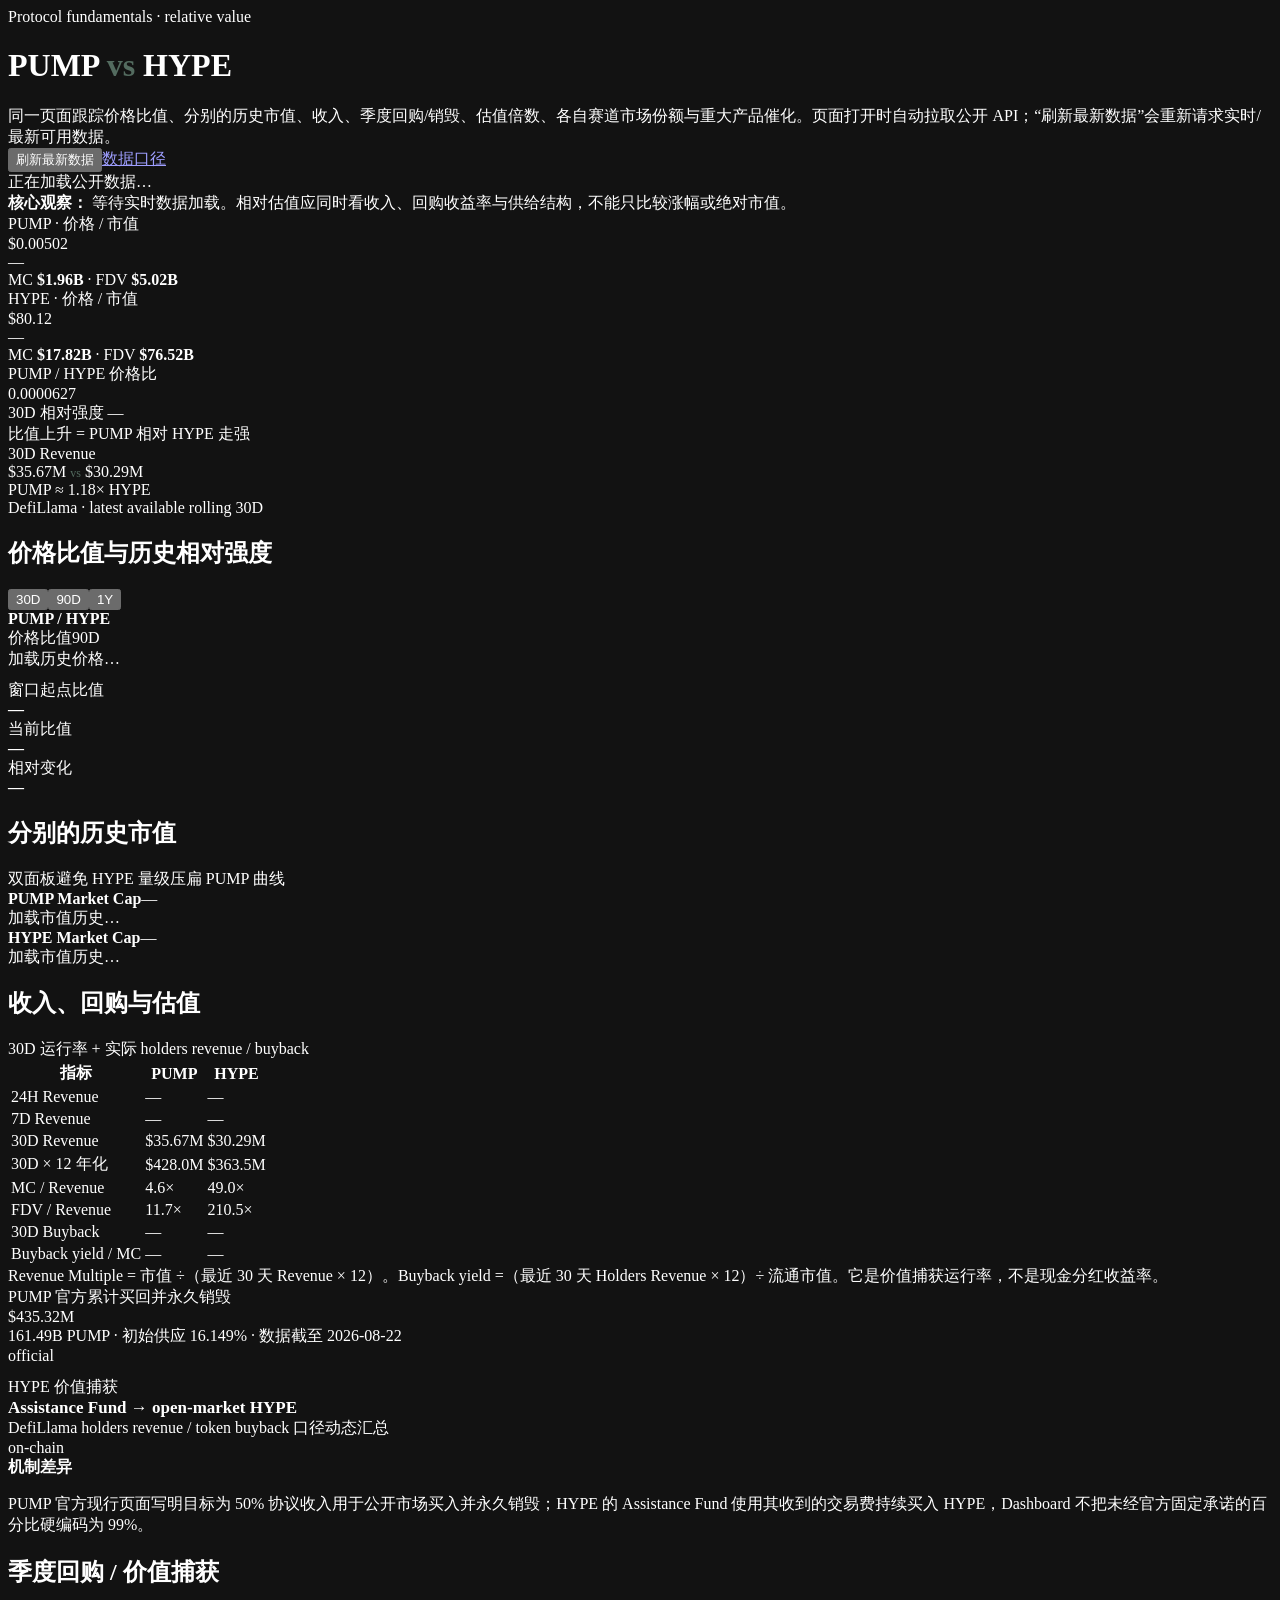
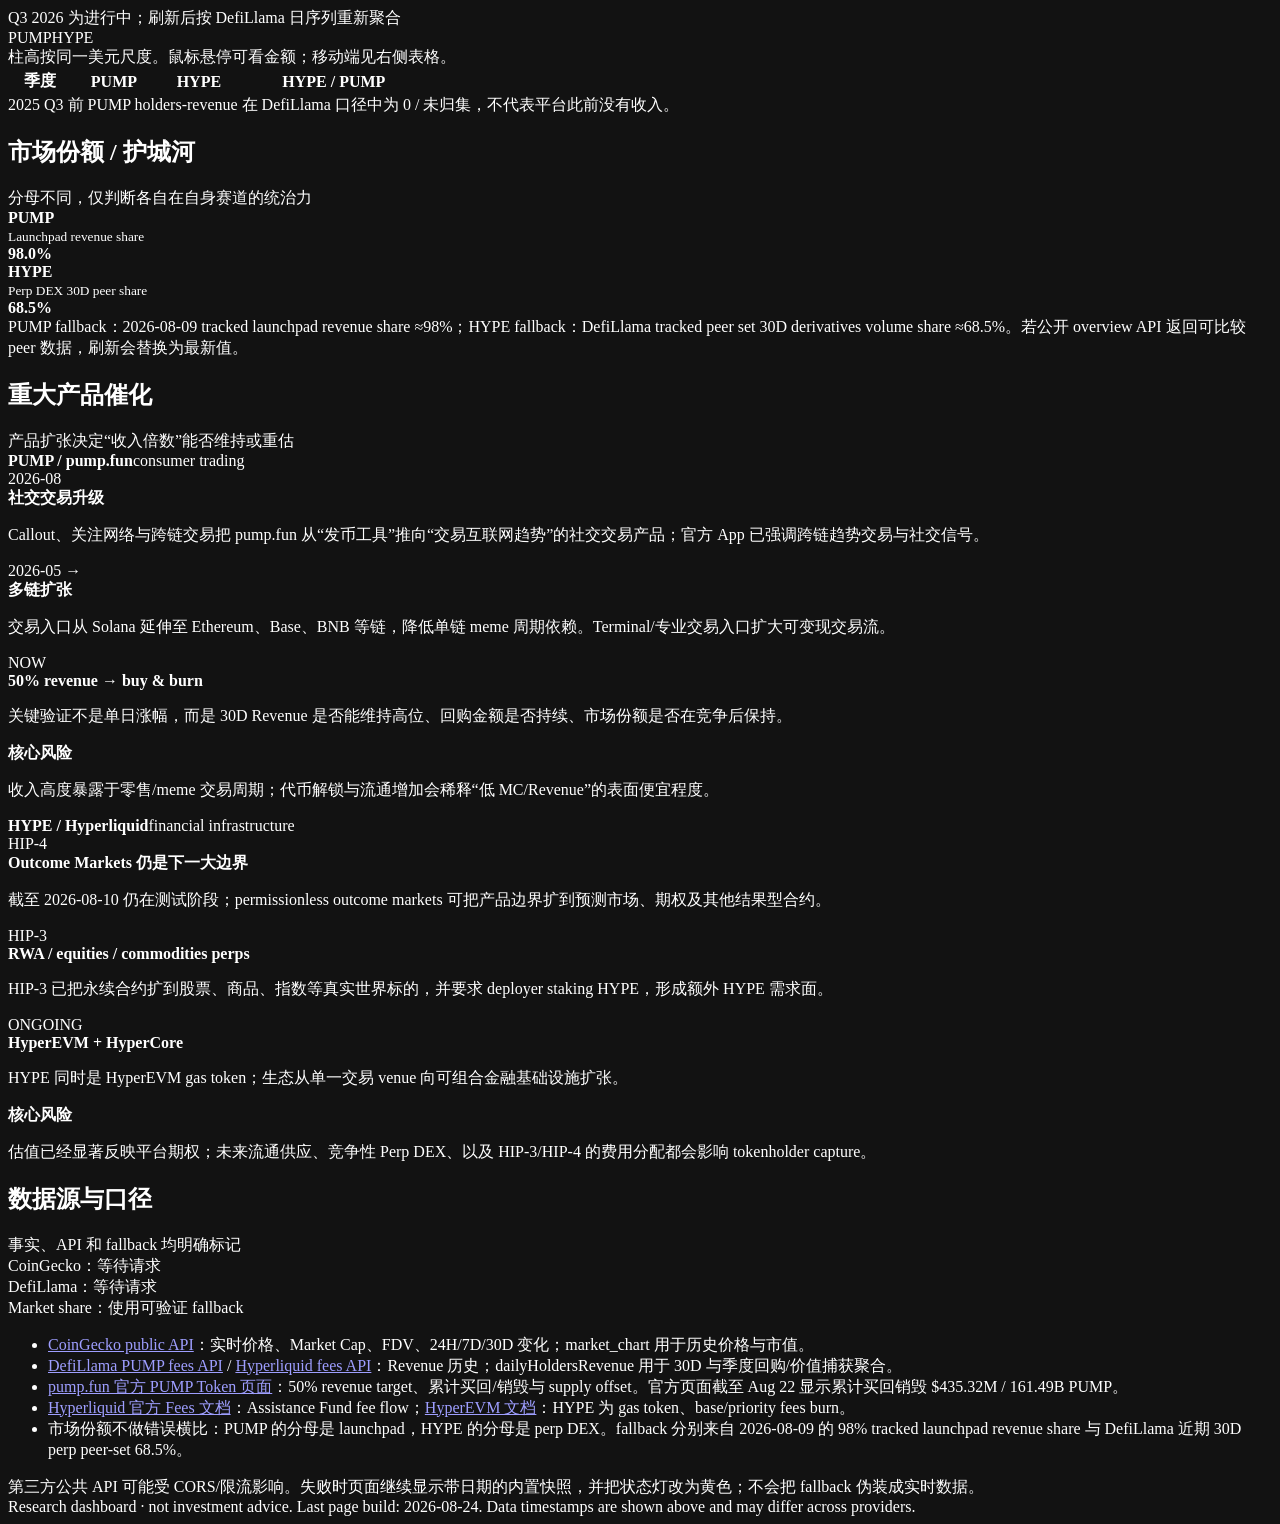
==== pump-vs-hype/index.html @ 42545d3b "Add PUMP vs HYPE dashboard" ====
<!doctype html>
<html lang="zh-CN">
<head>
<meta charset="utf-8">
<meta name="viewport" content="width=device-width,initial-scale=1">
<meta name="color-scheme" content="dark">
<meta name="description" content="PUMP vs HYPE relative-value dashboard: price ratio, market cap, revenue, buybacks, valuation, market share and catalysts.">
<title>PUMP vs HYPE — Relative Value Dashboard</title>
<link rel="stylesheet" href="style.css">
</head>
<body>
<div class="wrap" id="app">
<header class="top">
  <div>
    <div class="eyebrow">Protocol fundamentals · relative value</div>
    <h1><span class="pump">PUMP</span> <span style="color:#536b5f">vs</span> <span class="hype">HYPE</span></h1>
    <div class="sub">同一页面跟踪价格比值、分别的历史市值、收入、季度回购/销毁、估值倍数、各自赛道市场份额与重大产品催化。页面打开时自动拉取公开 API；“刷新最新数据”会重新请求实时/最新可用数据。</div>
  </div>
  <div>
    <div class="actions"><button class="btn" id="refreshBtn">刷新最新数据</button><a class="btn" href="#method">数据口径</a></div>
    <div class="status" id="status"><span class="live snapshot"></span>正在加载公开数据…</div>
  </div>
</header>

<div class="hero" id="hero"><strong>核心观察：</strong> 等待实时数据加载。相对估值应同时看收入、回购收益率与供给结构，不能只比较涨幅或绝对市值。</div>

<div class="grid g4">
  <div class="card"><div class="klabel">PUMP · 价格 / 市值</div><div class="metric pump" id="pPrice">$0.00502</div><div class="delta" id="pChg">—</div><div class="small">MC <b id="pMC">$1.96B</b> · FDV <b id="pFDV">$5.02B</b></div></div>
  <div class="card"><div class="klabel">HYPE · 价格 / 市值</div><div class="metric hype" id="hPrice">$80.12</div><div class="delta" id="hChg">—</div><div class="small">MC <b id="hMC">$17.82B</b> · FDV <b id="hFDV">$76.52B</b></div></div>
  <div class="card"><div class="klabel">PUMP / HYPE 价格比</div><div class="ratio-main" id="ratioNow">0.0000627</div><div class="delta" id="ratio30">30D 相对强度 —</div><div class="small">比值上升 = PUMP 相对 HYPE 走强</div></div>
  <div class="card"><div class="klabel">30D Revenue</div><div class="metric"><span class="pump" id="pRev30">$35.67M</span> <span style="font-size:12px;color:#536b5f">vs</span> <span class="hype" id="hRev30">$30.29M</span></div><div class="delta" id="revLead">PUMP ≈ 1.18× HYPE</div><div class="small">DefiLlama · latest available rolling 30D</div></div>
</div>

<section class="section">
  <div class="section-head"><h2>价格比值与历史相对强度</h2><div class="tabs" id="periodTabs"><button class="tab" data-days="30">30D</button><button class="tab active" data-days="90">90D</button><button class="tab" data-days="365">1Y</button></div></div>
  <div class="card chart-card">
    <div class="chart-title"><b>PUMP / HYPE</b><div class="legend"><span><i class="dot" style="background:var(--pump)"></i>价格比值</span><span id="ratioRange">90D</span></div></div>
    <div class="chartbox" id="ratioChart"><div class="chart-empty">加载历史价格…</div></div>
    <div class="grid g3" style="margin-top:10px">
      <div><div class="klabel">窗口起点比值</div><b id="ratioStart">—</b></div>
      <div><div class="klabel">当前比值</div><b id="ratioEnd">—</b></div>
      <div><div class="klabel">相对变化</div><b id="ratioMove">—</b></div>
    </div>
  </div>
</section>

<section class="section">
  <div class="section-head"><h2>分别的历史市值</h2><span>双面板避免 HYPE 量级压扁 PUMP 曲线</span></div>
  <div class="grid g2">
    <div class="card chart-card"><div class="chart-title"><b class="pump">PUMP Market Cap</b><span class="small" id="pMCLatest">—</span></div><div class="chartbox" id="pMCChart"><div class="chart-empty">加载市值历史…</div></div></div>
    <div class="card chart-card"><div class="chart-title"><b class="hype">HYPE Market Cap</b><span class="small" id="hMCLatest">—</span></div><div class="chartbox" id="hMCChart"><div class="chart-empty">加载市值历史…</div></div></div>
  </div>
</section>

<section class="section">
  <div class="section-head"><h2>收入、回购与估值</h2><span>30D 运行率 + 实际 holders revenue / buyback</span></div>
  <div class="grid g2">
    <div class="card table-wrap">
      <table class="table">
        <thead><tr><th>指标</th><th class="pump">PUMP</th><th class="hype">HYPE</th></tr></thead>
        <tbody>
          <tr><td>24H Revenue</td><td id="pRev24">—</td><td id="hRev24">—</td></tr>
          <tr><td>7D Revenue</td><td id="pRev7">—</td><td id="hRev7">—</td></tr>
          <tr><td>30D Revenue</td><td class="strong" id="pRev30b">$35.67M</td><td class="strong" id="hRev30b">$30.29M</td></tr>
          <tr><td>30D × 12 年化</td><td id="pAnnual">$428.0M</td><td id="hAnnual">$363.5M</td></tr>
          <tr><td>MC / Revenue</td><td class="strong" id="pMCRev">4.6×</td><td class="strong" id="hMCRev">49.0×</td></tr>
          <tr><td>FDV / Revenue</td><td id="pFDVRev">11.7×</td><td id="hFDVRev">210.5×</td></tr>
          <tr><td>30D Buyback</td><td id="pBB30">—</td><td id="hBB30">—</td></tr>
          <tr><td>Buyback yield / MC</td><td class="strong" id="pYield">—</td><td class="strong" id="hYield">—</td></tr>
        </tbody>
      </table>
      <div class="note">Revenue Multiple = 市值 ÷（最近 30 天 Revenue × 12）。Buyback yield =（最近 30 天 Holders Revenue × 12）÷ 流通市值。它是价值捕获运行率，不是现金分红收益率。</div>
    </div>
    <div class="card">
      <div class="split-kpi"><div><div class="klabel">PUMP 官方累计买回并永久销毁</div><div class="metric pump">$435.32M</div><div class="small">161.49B PUMP · 初始供应 16.149% · 数据截至 2026-08-22</div></div><span class="tag">official</span></div>
      <div style="height:12px"></div>
      <div class="split-kpi"><div><div class="klabel">HYPE 价值捕获</div><div style="font-size:17px;font-weight:750">Assistance Fund → open-market HYPE</div><div class="small">DefiLlama holders revenue / token buyback 口径动态汇总</div></div><span class="tag">on-chain</span></div>
      <div class="callout"><b>机制差异</b><p>PUMP 官方现行页面写明目标为 50% 协议收入用于公开市场买入并永久销毁；HYPE 的 Assistance Fund 使用其收到的交易费持续买入 HYPE，Dashboard 不把未经官方固定承诺的百分比硬编码为 99%。</p></div>
    </div>
  </div>
</section>

<section class="section">
  <div class="section-head"><h2>季度回购 / 价值捕获</h2><span>Q3 2026 为进行中；刷新后按 DefiLlama 日序列重新聚合</span></div>
  <div class="grid g2">
    <div class="card"><div class="legend"><span><i class="dot" style="background:var(--pump)"></i>PUMP</span><span><i class="dot" style="background:var(--hype)"></i>HYPE</span></div><div class="buyback-bars" id="buybackBars"></div><div class="note">柱高按同一美元尺度。鼠标悬停可看金额；移动端见右侧表格。</div></div>
    <div class="card table-wrap"><table class="table" style="min-width:420px"><thead><tr><th>季度</th><th class="pump">PUMP</th><th class="hype">HYPE</th><th>HYPE / PUMP</th></tr></thead><tbody id="qRows"></tbody></table><div class="note">2025 Q3 前 PUMP holders-revenue 在 DefiLlama 口径中为 0 / 未归集，不代表平台此前没有收入。</div></div>
  </div>
</section>

<section class="section">
  <div class="section-head"><h2>市场份额 / 护城河</h2><span>分母不同，仅判断各自在自身赛道的统治力</span></div>
  <div class="card">
    <div class="barrow"><span><b class="pump">PUMP</b><br><small class="small">Launchpad revenue share</small></span><div class="track"><div class="fill p" id="pShareBar" style="width:98%"></div></div><b id="pShare">98.0%</b></div>
    <div class="barrow"><span><b class="hype">HYPE</b><br><small class="small">Perp DEX 30D peer share</small></span><div class="track"><div class="fill h" id="hShareBar" style="width:68.5%"></div></div><b id="hShare">68.5%</b></div>
    <div class="note" id="shareNote">PUMP fallback：2026-08-09 tracked launchpad revenue share ≈98%；HYPE fallback：DefiLlama tracked peer set 30D derivatives volume share ≈68.5%。若公开 overview API 返回可比较 peer 数据，刷新会替换为最新值。</div>
  </div>
</section>

<section class="section">
  <div class="section-head"><h2>重大产品催化</h2><span>产品扩张决定“收入倍数”能否维持或重估</span></div>
  <div class="grid g2">
    <div class="card"><div class="chart-title"><b class="pump">PUMP / pump.fun</b><span class="tag">consumer trading</span></div><div class="timeline">
      <div class="event"><div class="date">2026-08</div><div><b>社交交易升级</b><p>Callout、关注网络与跨链交易把 pump.fun 从“发币工具”推向“交易互联网趋势”的社交交易产品；官方 App 已强调跨链趋势交易与社交信号。</p></div></div>
      <div class="event"><div class="date">2026-05 →</div><div><b>多链扩张</b><p>交易入口从 Solana 延伸至 Ethereum、Base、BNB 等链，降低单链 meme 周期依赖。Terminal/专业交易入口扩大可变现交易流。</p></div></div>
      <div class="event"><div class="date">NOW</div><div><b>50% revenue → buy & burn</b><p>关键验证不是单日涨幅，而是 30D Revenue 是否能维持高位、回购金额是否持续、市场份额是否在竞争后保持。</p></div></div>
    </div><div class="callout"><b>核心风险</b><p>收入高度暴露于零售/meme 交易周期；代币解锁与流通增加会稀释“低 MC/Revenue”的表面便宜程度。</p></div></div>
    <div class="card"><div class="chart-title"><b class="hype">HYPE / Hyperliquid</b><span class="tag">financial infrastructure</span></div><div class="timeline">
      <div class="event"><div class="date">HIP-4</div><div><b>Outcome Markets 仍是下一大边界</b><p>截至 2026-08-10 仍在测试阶段；permissionless outcome markets 可把产品边界扩到预测市场、期权及其他结果型合约。</p></div></div>
      <div class="event"><div class="date">HIP-3</div><div><b>RWA / equities / commodities perps</b><p>HIP-3 已把永续合约扩到股票、商品、指数等真实世界标的，并要求 deployer staking HYPE，形成额外 HYPE 需求面。</p></div></div>
      <div class="event"><div class="date">ONGOING</div><div><b>HyperEVM + HyperCore</b><p>HYPE 同时是 HyperEVM gas token；生态从单一交易 venue 向可组合金融基础设施扩张。</p></div></div>
    </div><div class="callout"><b>核心风险</b><p>估值已经显著反映平台期权；未来流通供应、竞争性 Perp DEX、以及 HIP-3/HIP-4 的费用分配都会影响 tokenholder capture。</p></div></div>
  </div>
</section>

<section class="section" id="method">
  <div class="section-head"><h2>数据源与口径</h2><span>事实、API 和 fallback 均明确标记</span></div>
  <div class="card">
    <div class="grid g3">
      <div class="health"><i id="priceHealth" class="warn"></i><span id="priceHealthText">CoinGecko：等待请求</span></div>
      <div class="health"><i id="revHealth" class="warn"></i><span id="revHealthText">DefiLlama：等待请求</span></div>
      <div class="health"><i id="shareHealth" class="warn"></i><span id="shareHealthText">Market share：使用可验证 fallback</span></div>
    </div>
    <ul class="source-list">
      <li><a href="https://api.coingecko.com/api/v3/coins/markets?vs_currency=usd&ids=pump-fun%2Chyperliquid" target="_blank" rel="noreferrer">CoinGecko public API</a>：实时价格、Market Cap、FDV、24H/7D/30D 变化；market_chart 用于历史价格与市值。</li>
      <li><a href="https://api.llama.fi/summary/fees/pump?dataType=dailyRevenue" target="_blank" rel="noreferrer">DefiLlama PUMP fees API</a> / <a href="https://api.llama.fi/summary/fees/hyperliquid?dataType=dailyRevenue" target="_blank" rel="noreferrer">Hyperliquid fees API</a>：Revenue 历史；dailyHoldersRevenue 用于 30D 与季度回购/价值捕获聚合。</li>
      <li><a href="https://pump.fun/pump-token" target="_blank" rel="noreferrer">pump.fun 官方 PUMP Token 页面</a>：50% revenue target、累计买回/销毁与 supply offset。官方页面截至 Aug 22 显示累计买回销毁 $435.32M / 161.49B PUMP。</li>
      <li><a href="https://hyperliquid.gitbook.io/hyperliquid-docs/trading/fees" target="_blank" rel="noreferrer">Hyperliquid 官方 Fees 文档</a>：Assistance Fund fee flow；<a href="https://hyperliquid.gitbook.io/hyperliquid-docs/for-developers/hyperevm" target="_blank" rel="noreferrer">HyperEVM 文档</a>：HYPE 为 gas token、base/priority fees burn。</li>
      <li>市场份额不做错误横比：PUMP 的分母是 launchpad，HYPE 的分母是 perp DEX。fallback 分别来自 2026-08-09 的 98% tracked launchpad revenue share 与 DefiLlama 近期 30D perp peer-set 68.5%。</li>
    </ul>
    <div class="note">第三方公共 API 可能受 CORS/限流影响。失败时页面继续显示带日期的内置快照，并把状态灯改为黄色；不会把 fallback 伪装成实时数据。</div>
  </div>
</section>
<div class="foot">Research dashboard · not investment advice. Last page build: 2026-08-24. Data timestamps are shown above and may differ across providers.</div>
</div>

<script src="app.js"></script>
</body>
</html>
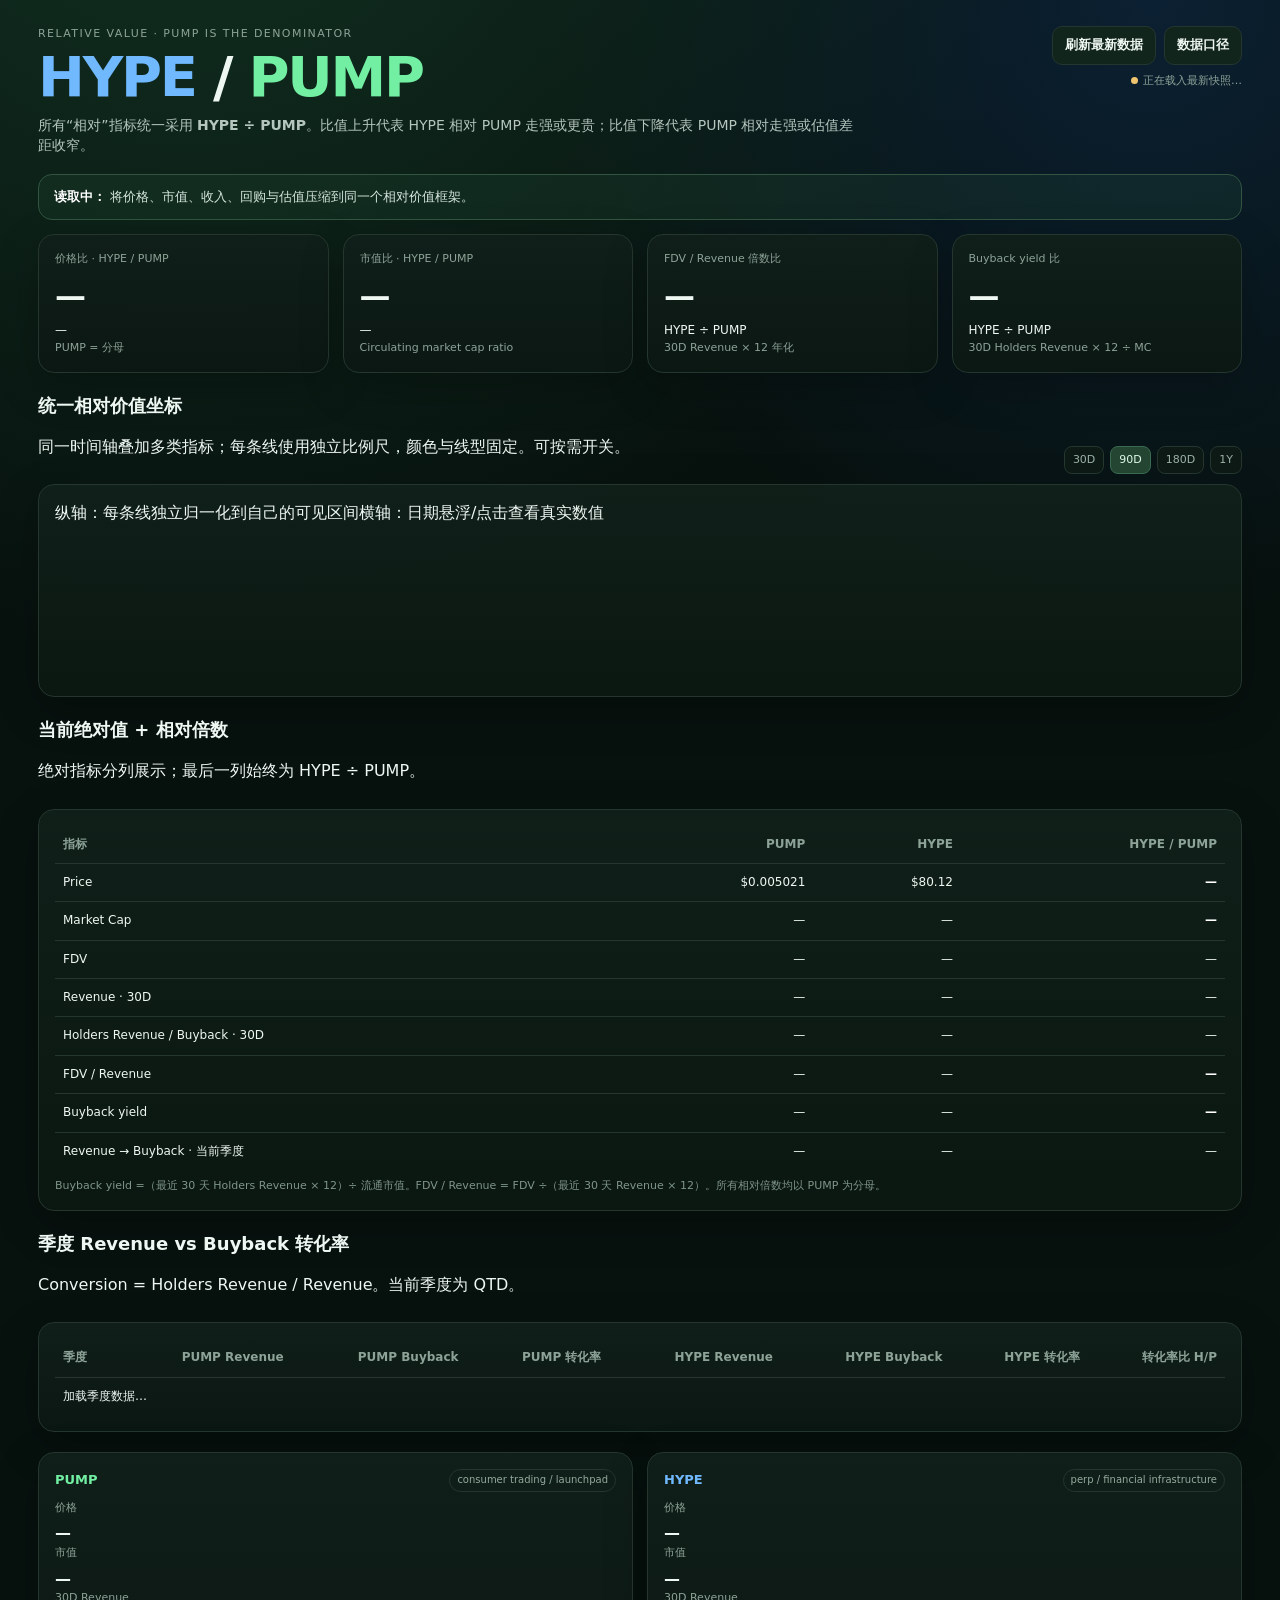
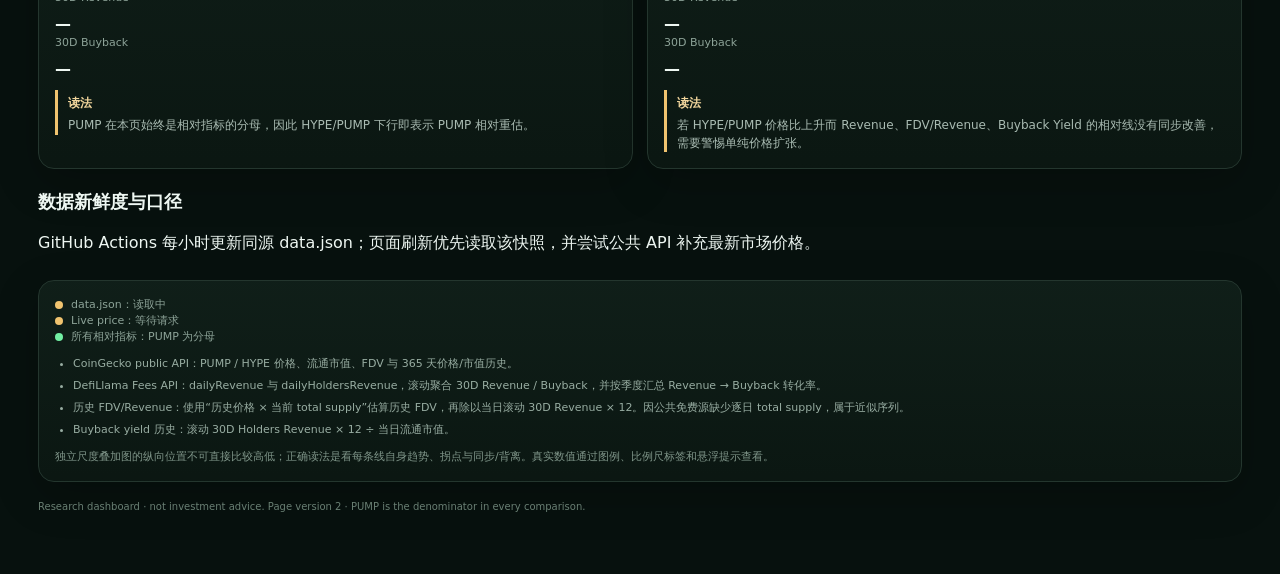
==== commit d839890c: "Revamp PUMP vs HYPE dashboard with PUMP denominator" ====
--- a/pump-vs-hype/index.html
+++ b/pump-vs-hype/index.html
@@ -4,136 +4,101 @@
 <meta charset="utf-8">
 <meta name="viewport" content="width=device-width,initial-scale=1">
 <meta name="color-scheme" content="dark">
-<meta name="description" content="PUMP vs HYPE relative-value dashboard: price ratio, market cap, revenue, buybacks, valuation, market share and catalysts.">
-<title>PUMP vs HYPE — Relative Value Dashboard</title>
+<meta name="description" content="HYPE/PUMP relative-value dashboard with PUMP as denominator across comparisons.">
+<title>HYPE / PUMP — Relative Value Dashboard</title>
 <link rel="stylesheet" href="style.css">
 </head>
 <body>
 <div class="wrap" id="app">
 <header class="top">
   <div>
-    <div class="eyebrow">Protocol fundamentals · relative value</div>
-    <h1><span class="pump">PUMP</span> <span style="color:#536b5f">vs</span> <span class="hype">HYPE</span></h1>
-    <div class="sub">同一页面跟踪价格比值、分别的历史市值、收入、季度回购/销毁、估值倍数、各自赛道市场份额与重大产品催化。页面打开时自动拉取公开 API；“刷新最新数据”会重新请求实时/最新可用数据。</div>
+    <div class="eyebrow">Relative value · PUMP is the denominator</div>
+    <h1><span class="hype">HYPE</span> <span class="slash">/</span> <span class="pump">PUMP</span></h1>
+    <div class="sub">所有“相对”指标统一采用 <b>HYPE ÷ PUMP</b>。比值上升代表 HYPE 相对 PUMP 走强或更贵；比值下降代表 PUMP 相对走强或估值差距收窄。</div>
   </div>
   <div>
-    <div class="actions"><button class="btn" id="refreshBtn">刷新最新数据</button><a class="btn" href="#method">数据口径</a></div>
-    <div class="status" id="status"><span class="live snapshot"></span>正在加载公开数据…</div>
+    <div class="actions"><button class="btn primary" id="refreshBtn" type="button">刷新最新数据</button><a class="btn" href="#method">数据口径</a></div>
+    <div class="status" id="status"><span class="live snapshot"></span>正在载入最新快照…</div>
   </div>
 </header>
 
-<div class="hero" id="hero"><strong>核心观察：</strong> 等待实时数据加载。相对估值应同时看收入、回购收益率与供给结构，不能只比较涨幅或绝对市值。</div>
+<div class="hero" id="hero"><strong>读取中：</strong> 将价格、市值、收入、回购与估值压缩到同一个相对价值框架。</div>
 
-<div class="grid g4">
-  <div class="card"><div class="klabel">PUMP · 价格 / 市值</div><div class="metric pump" id="pPrice">$0.00502</div><div class="delta" id="pChg">—</div><div class="small">MC <b id="pMC">$1.96B</b> · FDV <b id="pFDV">$5.02B</b></div></div>
-  <div class="card"><div class="klabel">HYPE · 价格 / 市值</div><div class="metric hype" id="hPrice">$80.12</div><div class="delta" id="hChg">—</div><div class="small">MC <b id="hMC">$17.82B</b> · FDV <b id="hFDV">$76.52B</b></div></div>
-  <div class="card"><div class="klabel">PUMP / HYPE 价格比</div><div class="ratio-main" id="ratioNow">0.0000627</div><div class="delta" id="ratio30">30D 相对强度 —</div><div class="small">比值上升 = PUMP 相对 HYPE 走强</div></div>
-  <div class="card"><div class="klabel">30D Revenue</div><div class="metric"><span class="pump" id="pRev30">$35.67M</span> <span style="font-size:12px;color:#536b5f">vs</span> <span class="hype" id="hRev30">$30.29M</span></div><div class="delta" id="revLead">PUMP ≈ 1.18× HYPE</div><div class="small">DefiLlama · latest available rolling 30D</div></div>
+<div class="grid g4 summary-grid">
+  <div class="card stat"><div class="klabel">价格比 · HYPE / PUMP</div><div class="metric" id="priceRatio">—</div><div class="delta" id="priceRatioMove">—</div><div class="small">PUMP = 分母</div></div>
+  <div class="card stat"><div class="klabel">市值比 · HYPE / PUMP</div><div class="metric" id="mcRatio">—</div><div class="delta" id="mcRatioMove">—</div><div class="small">Circulating market cap ratio</div></div>
+  <div class="card stat"><div class="klabel">FDV / Revenue 倍数比</div><div class="metric" id="fdvRevRatio">—</div><div class="delta" id="fdvRevRatioHint">HYPE ÷ PUMP</div><div class="small">30D Revenue × 12 年化</div></div>
+  <div class="card stat"><div class="klabel">Buyback yield 比</div><div class="metric" id="yieldRatio">—</div><div class="delta" id="yieldRatioHint">HYPE ÷ PUMP</div><div class="small">30D Holders Revenue × 12 ÷ MC</div></div>
 </div>
 
 <section class="section">
-  <div class="section-head"><h2>价格比值与历史相对强度</h2><div class="tabs" id="periodTabs"><button class="tab" data-days="30">30D</button><button class="tab active" data-days="90">90D</button><button class="tab" data-days="365">1Y</button></div></div>
-  <div class="card chart-card">
-    <div class="chart-title"><b>PUMP / HYPE</b><div class="legend"><span><i class="dot" style="background:var(--pump)"></i>价格比值</span><span id="ratioRange">90D</span></div></div>
-    <div class="chartbox" id="ratioChart"><div class="chart-empty">加载历史价格…</div></div>
-    <div class="grid g3" style="margin-top:10px">
-      <div><div class="klabel">窗口起点比值</div><b id="ratioStart">—</b></div>
-      <div><div class="klabel">当前比值</div><b id="ratioEnd">—</b></div>
-      <div><div class="klabel">相对变化</div><b id="ratioMove">—</b></div>
-    </div>
+  <div class="section-head"><div><h2>统一相对价值坐标</h2><p>同一时间轴叠加多类指标；每条线使用独立比例尺，颜色与线型固定。可按需开关。</p></div>
+  <div class="tabs" id="periodTabs"><button class="tab" data-days="30" type="button">30D</button><button class="tab active" data-days="90" type="button">90D</button><button class="tab" data-days="180" type="button">180D</button><button class="tab" data-days="365" type="button">1Y</button></div></div>
+  <div class="card master-card">
+    <div class="series-controls" id="seriesControls"></div>
+    <div class="chart-explainer"><span>纵轴：每条线独立归一化到自己的可见区间</span><span>横轴：日期</span><span>悬浮/点击查看真实数值</span></div>
+    <div class="master-chart" id="masterChart"><canvas id="chartCanvas" aria-label="HYPE/PUMP unified relative value chart"></canvas><div class="chart-tooltip" id="chartTooltip" hidden></div></div>
+    <div class="scale-strip" id="scaleStrip"></div>
   </div>
 </section>
 
 <section class="section">
-  <div class="section-head"><h2>分别的历史市值</h2><span>双面板避免 HYPE 量级压扁 PUMP 曲线</span></div>
-  <div class="grid g2">
-    <div class="card chart-card"><div class="chart-title"><b class="pump">PUMP Market Cap</b><span class="small" id="pMCLatest">—</span></div><div class="chartbox" id="pMCChart"><div class="chart-empty">加载市值历史…</div></div></div>
-    <div class="card chart-card"><div class="chart-title"><b class="hype">HYPE Market Cap</b><span class="small" id="hMCLatest">—</span></div><div class="chartbox" id="hMCChart"><div class="chart-empty">加载市值历史…</div></div></div>
+  <div class="section-head"><div><h2>当前绝对值 + 相对倍数</h2><p>绝对指标分列展示；最后一列始终为 HYPE ÷ PUMP。</p></div></div>
+  <div class="card table-wrap">
+    <table class="table" id="keyTable">
+      <thead><tr><th>指标</th><th class="pump">PUMP</th><th class="hype">HYPE</th><th>HYPE / PUMP</th></tr></thead>
+      <tbody>
+        <tr><td>Price</td><td id="pPrice">—</td><td id="hPrice">—</td><td class="strong" id="tPriceRatio">—</td></tr>
+        <tr><td>Market Cap</td><td id="pMC">—</td><td id="hMC">—</td><td class="strong" id="tMCRatio">—</td></tr>
+        <tr><td>FDV</td><td id="pFDV">—</td><td id="hFDV">—</td><td id="tFDVRatio">—</td></tr>
+        <tr><td>Revenue · 30D</td><td id="pRev30">—</td><td id="hRev30">—</td><td id="tRevRatio">—</td></tr>
+        <tr><td>Holders Revenue / Buyback · 30D</td><td id="pBuy30">—</td><td id="hBuy30">—</td><td id="tBuyRatio">—</td></tr>
+        <tr><td>FDV / Revenue</td><td id="pFDVRev">—</td><td id="hFDVRev">—</td><td class="strong" id="tFDVRevRatio">—</td></tr>
+        <tr><td>Buyback yield</td><td id="pYield">—</td><td id="hYield">—</td><td class="strong" id="tYieldRatio">—</td></tr>
+        <tr><td>Revenue → Buyback · 当前季度</td><td id="pQConv">—</td><td id="hQConv">—</td><td id="tQConvRatio">—</td></tr>
+      </tbody>
+    </table>
+    <div class="note">Buyback yield =（最近 30 天 Holders Revenue × 12）÷ 流通市值。FDV / Revenue = FDV ÷（最近 30 天 Revenue × 12）。所有相对倍数均以 PUMP 为分母。</div>
   </div>
 </section>
 
 <section class="section">
-  <div class="section-head"><h2>收入、回购与估值</h2><span>30D 运行率 + 实际 holders revenue / buyback</span></div>
-  <div class="grid g2">
-    <div class="card table-wrap">
-      <table class="table">
-        <thead><tr><th>指标</th><th class="pump">PUMP</th><th class="hype">HYPE</th></tr></thead>
-        <tbody>
-          <tr><td>24H Revenue</td><td id="pRev24">—</td><td id="hRev24">—</td></tr>
-          <tr><td>7D Revenue</td><td id="pRev7">—</td><td id="hRev7">—</td></tr>
-          <tr><td>30D Revenue</td><td class="strong" id="pRev30b">$35.67M</td><td class="strong" id="hRev30b">$30.29M</td></tr>
-          <tr><td>30D × 12 年化</td><td id="pAnnual">$428.0M</td><td id="hAnnual">$363.5M</td></tr>
-          <tr><td>MC / Revenue</td><td class="strong" id="pMCRev">4.6×</td><td class="strong" id="hMCRev">49.0×</td></tr>
-          <tr><td>FDV / Revenue</td><td id="pFDVRev">11.7×</td><td id="hFDVRev">210.5×</td></tr>
-          <tr><td>30D Buyback</td><td id="pBB30">—</td><td id="hBB30">—</td></tr>
-          <tr><td>Buyback yield / MC</td><td class="strong" id="pYield">—</td><td class="strong" id="hYield">—</td></tr>
-        </tbody>
-      </table>
-      <div class="note">Revenue Multiple = 市值 ÷（最近 30 天 Revenue × 12）。Buyback yield =（最近 30 天 Holders Revenue × 12）÷ 流通市值。它是价值捕获运行率，不是现金分红收益率。</div>
-    </div>
-    <div class="card">
-      <div class="split-kpi"><div><div class="klabel">PUMP 官方累计买回并永久销毁</div><div class="metric pump">$435.32M</div><div class="small">161.49B PUMP · 初始供应 16.149% · 数据截至 2026-08-22</div></div><span class="tag">official</span></div>
-      <div style="height:12px"></div>
-      <div class="split-kpi"><div><div class="klabel">HYPE 价值捕获</div><div style="font-size:17px;font-weight:750">Assistance Fund → open-market HYPE</div><div class="small">DefiLlama holders revenue / token buyback 口径动态汇总</div></div><span class="tag">on-chain</span></div>
-      <div class="callout"><b>机制差异</b><p>PUMP 官方现行页面写明目标为 50% 协议收入用于公开市场买入并永久销毁；HYPE 的 Assistance Fund 使用其收到的交易费持续买入 HYPE，Dashboard 不把未经官方固定承诺的百分比硬编码为 99%。</p></div>
-    </div>
+  <div class="section-head"><div><h2>季度 Revenue vs Buyback 转化率</h2><p>Conversion = Holders Revenue / Revenue。当前季度为 QTD。</p></div></div>
+  <div class="card table-wrap">
+    <table class="table quarter-table">
+      <thead><tr><th>季度</th><th class="pump">PUMP Revenue</th><th class="pump">PUMP Buyback</th><th class="pump">PUMP 转化率</th><th class="hype">HYPE Revenue</th><th class="hype">HYPE Buyback</th><th class="hype">HYPE 转化率</th><th>转化率比 H/P</th></tr></thead>
+      <tbody id="quarterRows"><tr><td colspan="8" class="center muted">加载季度数据…</td></tr></tbody>
+    </table>
   </div>
 </section>
 
 <section class="section">
-  <div class="section-head"><h2>季度回购 / 价值捕获</h2><span>Q3 2026 为进行中；刷新后按 DefiLlama 日序列重新聚合</span></div>
   <div class="grid g2">
-    <div class="card"><div class="legend"><span><i class="dot" style="background:var(--pump)"></i>PUMP</span><span><i class="dot" style="background:var(--hype)"></i>HYPE</span></div><div class="buyback-bars" id="buybackBars"></div><div class="note">柱高按同一美元尺度。鼠标悬停可看金额；移动端见右侧表格。</div></div>
-    <div class="card table-wrap"><table class="table" style="min-width:420px"><thead><tr><th>季度</th><th class="pump">PUMP</th><th class="hype">HYPE</th><th>HYPE / PUMP</th></tr></thead><tbody id="qRows"></tbody></table><div class="note">2025 Q3 前 PUMP holders-revenue 在 DefiLlama 口径中为 0 / 未归集，不代表平台此前没有收入。</div></div>
-  </div>
-</section>
-
-<section class="section">
-  <div class="section-head"><h2>市场份额 / 护城河</h2><span>分母不同，仅判断各自在自身赛道的统治力</span></div>
-  <div class="card">
-    <div class="barrow"><span><b class="pump">PUMP</b><br><small class="small">Launchpad revenue share</small></span><div class="track"><div class="fill p" id="pShareBar" style="width:98%"></div></div><b id="pShare">98.0%</b></div>
-    <div class="barrow"><span><b class="hype">HYPE</b><br><small class="small">Perp DEX 30D peer share</small></span><div class="track"><div class="fill h" id="hShareBar" style="width:68.5%"></div></div><b id="hShare">68.5%</b></div>
-    <div class="note" id="shareNote">PUMP fallback：2026-08-09 tracked launchpad revenue share ≈98%；HYPE fallback：DefiLlama tracked peer set 30D derivatives volume share ≈68.5%。若公开 overview API 返回可比较 peer 数据，刷新会替换为最新值。</div>
-  </div>
-</section>
-
-<section class="section">
-  <div class="section-head"><h2>重大产品催化</h2><span>产品扩张决定“收入倍数”能否维持或重估</span></div>
-  <div class="grid g2">
-    <div class="card"><div class="chart-title"><b class="pump">PUMP / pump.fun</b><span class="tag">consumer trading</span></div><div class="timeline">
-      <div class="event"><div class="date">2026-08</div><div><b>社交交易升级</b><p>Callout、关注网络与跨链交易把 pump.fun 从“发币工具”推向“交易互联网趋势”的社交交易产品；官方 App 已强调跨链趋势交易与社交信号。</p></div></div>
-      <div class="event"><div class="date">2026-05 →</div><div><b>多链扩张</b><p>交易入口从 Solana 延伸至 Ethereum、Base、BNB 等链，降低单链 meme 周期依赖。Terminal/专业交易入口扩大可变现交易流。</p></div></div>
-      <div class="event"><div class="date">NOW</div><div><b>50% revenue → buy & burn</b><p>关键验证不是单日涨幅，而是 30D Revenue 是否能维持高位、回购金额是否持续、市场份额是否在竞争后保持。</p></div></div>
-    </div><div class="callout"><b>核心风险</b><p>收入高度暴露于零售/meme 交易周期；代币解锁与流通增加会稀释“低 MC/Revenue”的表面便宜程度。</p></div></div>
-    <div class="card"><div class="chart-title"><b class="hype">HYPE / Hyperliquid</b><span class="tag">financial infrastructure</span></div><div class="timeline">
-      <div class="event"><div class="date">HIP-4</div><div><b>Outcome Markets 仍是下一大边界</b><p>截至 2026-08-10 仍在测试阶段；permissionless outcome markets 可把产品边界扩到预测市场、期权及其他结果型合约。</p></div></div>
-      <div class="event"><div class="date">HIP-3</div><div><b>RWA / equities / commodities perps</b><p>HIP-3 已把永续合约扩到股票、商品、指数等真实世界标的，并要求 deployer staking HYPE，形成额外 HYPE 需求面。</p></div></div>
-      <div class="event"><div class="date">ONGOING</div><div><b>HyperEVM + HyperCore</b><p>HYPE 同时是 HyperEVM gas token；生态从单一交易 venue 向可组合金融基础设施扩张。</p></div></div>
-    </div><div class="callout"><b>核心风险</b><p>估值已经显著反映平台期权；未来流通供应、竞争性 Perp DEX、以及 HIP-3/HIP-4 的费用分配都会影响 tokenholder capture。</p></div></div>
+    <div class="card"><div class="chart-title"><b class="pump">PUMP</b><span class="tag">consumer trading / launchpad</span></div><div class="mini-grid"><div><div class="klabel">价格</div><b id="pPrice2">—</b></div><div><div class="klabel">市值</div><b id="pMC2">—</b></div><div><div class="klabel">30D Revenue</div><b id="pRev302">—</b></div><div><div class="klabel">30D Buyback</div><b id="pBuy302">—</b></div></div><div class="callout"><b>读法</b><p>PUMP 在本页始终是相对指标的分母，因此 HYPE/PUMP 下行即表示 PUMP 相对重估。</p></div></div>
+    <div class="card"><div class="chart-title"><b class="hype">HYPE</b><span class="tag">perp / financial infrastructure</span></div><div class="mini-grid"><div><div class="klabel">价格</div><b id="hPrice2">—</b></div><div><div class="klabel">市值</div><b id="hMC2">—</b></div><div><div class="klabel">30D Revenue</div><b id="hRev302">—</b></div><div><div class="klabel">30D Buyback</div><b id="hBuy302">—</b></div></div><div class="callout blue"><b>读法</b><p>若 HYPE/PUMP 价格比上升而 Revenue、FDV/Revenue、Buyback Yield 的相对线没有同步改善，需要警惕单纯价格扩张。</p></div></div>
   </div>
 </section>
 
 <section class="section" id="method">
-  <div class="section-head"><h2>数据源与口径</h2><span>事实、API 和 fallback 均明确标记</span></div>
+  <div class="section-head"><div><h2>数据新鲜度与口径</h2><p>GitHub Actions 每小时更新同源 data.json；页面刷新优先读取该快照，并尝试公共 API 补充最新市场价格。</p></div></div>
   <div class="card">
-    <div class="grid g3">
-      <div class="health"><i id="priceHealth" class="warn"></i><span id="priceHealthText">CoinGecko：等待请求</span></div>
-      <div class="health"><i id="revHealth" class="warn"></i><span id="revHealthText">DefiLlama：等待请求</span></div>
-      <div class="health"><i id="shareHealth" class="warn"></i><span id="shareHealthText">Market share：使用可验证 fallback</span></div>
+    <div class="fresh-grid">
+      <div class="health"><i id="dataHealth" class="warn"></i><span id="dataHealthText">data.json：读取中</span></div>
+      <div class="health"><i id="liveHealth" class="warn"></i><span id="liveHealthText">Live price：等待请求</span></div>
+      <div class="health"><i class="ok"></i><span>所有相对指标：PUMP 为分母</span></div>
     </div>
     <ul class="source-list">
-      <li><a href="https://api.coingecko.com/api/v3/coins/markets?vs_currency=usd&ids=pump-fun%2Chyperliquid" target="_blank" rel="noreferrer">CoinGecko public API</a>：实时价格、Market Cap、FDV、24H/7D/30D 变化；market_chart 用于历史价格与市值。</li>
-      <li><a href="https://api.llama.fi/summary/fees/pump?dataType=dailyRevenue" target="_blank" rel="noreferrer">DefiLlama PUMP fees API</a> / <a href="https://api.llama.fi/summary/fees/hyperliquid?dataType=dailyRevenue" target="_blank" rel="noreferrer">Hyperliquid fees API</a>：Revenue 历史；dailyHoldersRevenue 用于 30D 与季度回购/价值捕获聚合。</li>
-      <li><a href="https://pump.fun/pump-token" target="_blank" rel="noreferrer">pump.fun 官方 PUMP Token 页面</a>：50% revenue target、累计买回/销毁与 supply offset。官方页面截至 Aug 22 显示累计买回销毁 $435.32M / 161.49B PUMP。</li>
-      <li><a href="https://hyperliquid.gitbook.io/hyperliquid-docs/trading/fees" target="_blank" rel="noreferrer">Hyperliquid 官方 Fees 文档</a>：Assistance Fund fee flow；<a href="https://hyperliquid.gitbook.io/hyperliquid-docs/for-developers/hyperevm" target="_blank" rel="noreferrer">HyperEVM 文档</a>：HYPE 为 gas token、base/priority fees burn。</li>
-      <li>市场份额不做错误横比：PUMP 的分母是 launchpad，HYPE 的分母是 perp DEX。fallback 分别来自 2026-08-09 的 98% tracked launchpad revenue share 与 DefiLlama 近期 30D perp peer-set 68.5%。</li>
+      <li>CoinGecko public API：PUMP / HYPE 价格、流通市值、FDV 与 365 天价格/市值历史。</li>
+      <li>DefiLlama Fees API：dailyRevenue 与 dailyHoldersRevenue，滚动聚合 30D Revenue / Buyback，并按季度汇总 Revenue → Buyback 转化率。</li>
+      <li>历史 FDV/Revenue：使用“历史价格 × 当前 total supply”估算历史 FDV，再除以当日滚动 30D Revenue × 12。因公共免费源缺少逐日 total supply，属于近似序列。</li>
+      <li>Buyback yield 历史：滚动 30D Holders Revenue × 12 ÷ 当日流通市值。</li>
     </ul>
-    <div class="note">第三方公共 API 可能受 CORS/限流影响。失败时页面继续显示带日期的内置快照，并把状态灯改为黄色；不会把 fallback 伪装成实时数据。</div>
+    <div class="note">独立尺度叠加图的纵向位置不可直接比较高低；正确读法是看每条线自身趋势、拐点与同步/背离。真实数值通过图例、比例尺标签和悬浮提示查看。</div>
   </div>
 </section>
-<div class="foot">Research dashboard · not investment advice. Last page build: 2026-08-24. Data timestamps are shown above and may differ across providers.</div>
+
+<div class="foot">Research dashboard · not investment advice. Page version 2 · PUMP is the denominator in every comparison.</div>
 </div>
-
 <script src="app.js"></script>
 </body>
 </html>
--- a/pump-vs-hype/style.css
+++ b/pump-vs-hype/style.css
@@ -0,0 +1,4 @@
+:root{--bg:#07110e;--bg2:#0a1511;--card:#0e1b16;--card2:#101f19;--line:#24362e;--text:#eef7f2;--muted:#8da398;--pump:#72efa3;--hype:#70b9ff;--good:#72efa3;--bad:#ff8d8d;--warn:#f0c36f;--shadow:0 14px 44px rgba(0,0,0,.22)}
+*{box-sizing:border-box}html{scroll-behavior:smooth}body{margin:0;background:radial-gradient(circle at 15% -10%,#123222 0,transparent 33%),radial-gradient(circle at 90% 0%,#0b2032 0,transparent 25%),var(--bg);color:var(--text);font-family:Inter,ui-sans-serif,system-ui,-apple-system,"Segoe UI",Roboto,"PingFang SC","Microsoft YaHei",sans-serif;line-height:1.45}a{color:#a8d2ff;text-decoration:none}a:hover{text-decoration:underline}.wrap{max-width:1240px;margin:auto;padding:26px 18px 60px}.top{display:flex;align-items:flex-start;justify-content:space-between;gap:22px;margin-bottom:18px}.eyebrow{font-size:11px;letter-spacing:.13em;text-transform:uppercase;color:var(--muted)}h1{font-size:clamp(32px,5vw,56px);letter-spacing:-.04em;line-height:1;margin:7px 0 10px}.sub{max-width:820px;color:#b4c6bd;font-size:14px}.pump{color:var(--pump)}.hype{color:var(--hype)}.actions{display:flex;flex-wrap:wrap;justify-content:flex-end;gap:8px}.btn{border:1px solid var(--line);background:#12251c;color:var(--text);border-radius:10px;padding:9px 12px;cursor:pointer;font:inherit;font-size:13px;font-weight:700}.btn:hover{background:#183126}.btn:disabled{opacity:.55;cursor:wait}.status{margin-top:8px;text-align:right;font-size:11px;color:var(--muted);max-width:380px}.live{display:inline-block;width:7px;height:7px;border-radius:50%;background:var(--good);margin-right:5px;box-shadow:0 0 0 3px rgba(114,239,163,.12)}.snapshot{background:var(--warn);box-shadow:none}.hero{border:1px solid #315541;background:rgba(37,78,54,.24);border-radius:14px;padding:13px 15px;color:#d4e5dc;font-size:13px;margin-bottom:14px}.hero strong{color:#fff}.grid{display:grid;gap:14px}.g4{grid-template-columns:repeat(4,minmax(0,1fr))}.g3{grid-template-columns:repeat(3,minmax(0,1fr))}.g2{grid-template-columns:repeat(2,minmax(0,1fr))}.card{min-width:0;background:linear-gradient(180deg,rgba(16,31,25,.97),rgba(11,23,18,.97));border:1px solid var(--line);border-radius:16px;padding:16px;box-shadow:var(--shadow)}.klabel{font-size:11px;color:var(--muted);margin-bottom:6px}.metric{font-size:clamp(24px,3vw,31px);font-weight:780;letter-spacing:-.025em}.delta{font-size:12px;margin-top:4px}.up{color:var(--good)}.down{color:var(--bad)}.small{font-size:11px;color:var(--muted)}.section{margin-top:20px}.section-head{display:flex;align-items:flex-end;justify-content:space-between;gap:12px;margin-bottom:10px}.section-head h2{font-size:18px;margin:0}.section-head>span{font-size:11px;color:var(--muted)}.tabs{display:flex;gap:6px;flex-wrap:wrap}.tab{border:1px solid var(--line);background:#0c1914;color:#9cb1a6;border-radius:8px;padding:5px 8px;font:inherit;font-size:11px;cursor:pointer}.tab.active{background:#234532;color:#dffbea;border-color:#3a6b50}.chart-card{padding:12px 14px 10px}.chart-title{display:flex;justify-content:space-between;align-items:center;gap:12px;margin-bottom:8px}.chart-title b{font-size:13px}.chartbox{height:280px;position:relative}.chartbox svg{width:100%;height:100%;display:block;overflow:visible}.chart-empty{height:100%;display:grid;place-items:center;color:var(--muted);font-size:12px}.legend{display:flex;gap:14px;flex-wrap:wrap;font-size:11px;color:var(--muted)}.dot{display:inline-block;width:8px;height:8px;border-radius:50%;margin-right:5px}.table-wrap{overflow-x:auto}.table{width:100%;border-collapse:collapse;font-size:12px;min-width:600px}.table th,.table td{padding:10px 8px;border-bottom:1px solid var(--line);text-align:right;white-space:nowrap}.table th:first-child,.table td:first-child{text-align:left}.table th{font-weight:650;color:var(--muted)}.table td.strong{font-weight:760;color:#fff}.table tr:last-child td{border-bottom:0}.barrow{display:grid;grid-template-columns:150px 1fr 72px;align-items:center;gap:10px;margin:12px 0}.track{height:9px;background:#1b2a23;border-radius:999px;overflow:hidden}.fill{height:100%;border-radius:999px}.fill.p{background:var(--pump)}.fill.h{background:var(--hype)}.note{font-size:11px;color:#7f9589;margin-top:8px}.callout{border-left:3px solid var(--warn);padding-left:10px;margin-top:10px}.callout b{font-size:12px;color:#f1d59c}.callout p{font-size:12px;color:#a9bbb2;margin:4px 0 0}.timeline{display:grid;gap:8px}.event{display:grid;grid-template-columns:86px 1fr;gap:10px;padding:10px 0;border-bottom:1px solid var(--line)}.event:last-child{border:0}.event .date{font-size:10px;color:var(--muted)}.event b{font-size:12px}.event p{margin:4px 0 0;font-size:11px;color:#a9bbb2}.source-list{font-size:11px;color:#98ada2;padding-left:18px}.source-list li{margin:6px 0}.foot{font-size:10px;color:#697f73;margin-top:18px}.split-kpi{display:flex;justify-content:space-between;gap:12px;align-items:flex-end}.split-kpi>div{min-width:0}.tag{display:inline-flex;align-items:center;gap:5px;border:1px solid var(--line);border-radius:999px;padding:3px 7px;color:#94aa9f;font-size:10px}.ratio-main{font-size:28px;font-weight:780}.right{text-align:right}.nowrap{white-space:nowrap}.buyback-bars{height:220px;display:flex;align-items:flex-end;gap:10px;padding:12px 6px 22px;border-bottom:1px solid var(--line);position:relative}.qgroup{flex:1;display:flex;gap:4px;align-items:flex-end;height:100%;position:relative;min-width:34px}.qbar{flex:1;min-width:8px;border-radius:5px 5px 0 0;position:relative}.qbar.p{background:linear-gradient(180deg,#72efa3,#3d8a5c)}.qbar.h{background:linear-gradient(180deg,#70b9ff,#356a9d)}.qlabel{position:absolute;left:50%;transform:translateX(-50%);bottom:-20px;font-size:9px;color:var(--muted);white-space:nowrap}.qtip{position:absolute;left:50%;transform:translateX(-50%);top:-22px;font-size:9px;color:#c9d8d1;white-space:nowrap;display:none}.qbar:hover .qtip{display:block}.loading{opacity:.7}.health{display:grid;grid-template-columns:auto 1fr;gap:8px;align-items:center;font-size:11px;color:var(--muted)}.health i{width:8px;height:8px;border-radius:50%;background:var(--good)}.health i.warn{background:var(--warn)}
+@media(max-width:940px){.g4{grid-template-columns:repeat(2,minmax(0,1fr))}.g3{grid-template-columns:1fr}.top{flex-direction:column}.actions{justify-content:flex-start}.status{text-align:left}.g2{grid-template-columns:1fr}}
+@media(max-width:560px){.wrap{padding:18px 11px 42px}.g4{grid-template-columns:1fr}.card{padding:14px}.barrow{grid-template-columns:112px 1fr 58px}.chartbox{height:240px}.event{grid-template-columns:72px 1fr}.buyback-bars{gap:5px}.qgroup{gap:2px}.qtip{display:none!important}.section-head{align-items:flex-start;flex-direction:column}.right{text-align:left}}
